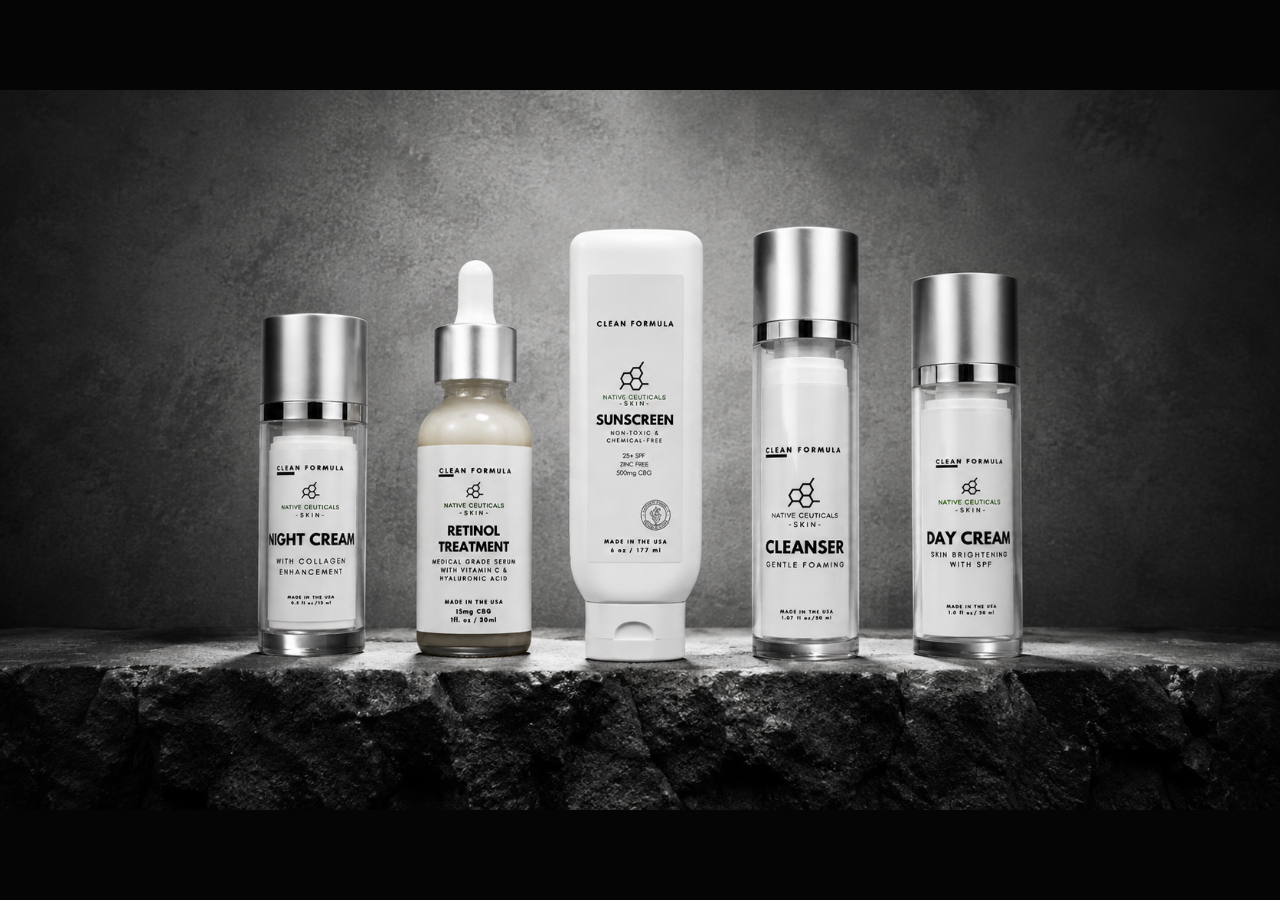
==== index.html @ 290ebd92 "Create static product showcase page Co-authored-by: Cursor <cursoragent@cursor.com>" ====
<!doctype html>
<html lang="en">
<head>
  <meta charset="utf-8">
  <meta name="viewport" content="width=device-width, initial-scale=1">
  <title>Native Ceuticals</title>
  <style>
    * {
      box-sizing: border-box;
    }

    html,
    body {
      margin: 0;
      min-height: 100%;
      background: #050505;
    }

    body {
      display: grid;
      min-height: 100vh;
      place-items: center;
      font-family: Arial, Helvetica, sans-serif;
    }

    .static-page {
      width: 100%;
      min-height: 100vh;
      display: grid;
      place-items: center;
      overflow: hidden;
      background: #050505;
    }

    .product-stage {
      position: relative;
      width: min(100vw, 177.78vh);
      aspect-ratio: 16 / 9;
      isolation: isolate;
    }

    .product-stage::after {
      content: "";
      position: absolute;
      inset: 0;
      background: rgba(0, 0, 0, 0);
      pointer-events: none;
      transition: background 220ms ease;
      z-index: 1;
    }

    .product-stage:has(.product-hotspot:hover)::after,
    .product-stage:has(.product-hotspot:focus-visible)::after {
      background: rgba(0, 0, 0, 0.18);
    }

    .static-page img {
      display: block;
      width: 100%;
      height: 100%;
      object-fit: contain;
      position: relative;
      z-index: 0;
    }

    .product-hotspot {
      position: absolute;
      top: var(--top);
      left: var(--left);
      width: var(--width);
      height: var(--height);
      padding: 0;
      border: 0;
      border-radius: 999px 999px 24px 24px;
      background: rgba(255, 255, 255, 0);
      cursor: pointer;
      font: inherit;
      outline: 0;
      transform: translateY(0);
      transition: background 220ms ease, box-shadow 220ms ease, transform 220ms ease;
      z-index: 2;
    }

    .product-hotspot::before {
      content: "";
      position: absolute;
      inset: -3%;
      border: 1px solid rgba(255, 255, 255, 0);
      border-radius: inherit;
      box-shadow: inset 0 0 0 999px rgba(255, 255, 255, 0);
      transition: border-color 220ms ease, box-shadow 220ms ease;
    }

    .product-hotspot:hover,
    .product-hotspot:focus-visible {
      background: rgba(255, 255, 255, 0.05);
      box-shadow: 0 26px 42px rgba(0, 0, 0, 0.42);
      transform: translateY(-3%);
      z-index: 3;
    }

    .product-hotspot:hover::before,
    .product-hotspot:focus-visible::before {
      border-color: rgba(255, 255, 255, 0.46);
      box-shadow:
        inset 0 0 0 999px rgba(255, 255, 255, 0.07),
        0 0 26px rgba(255, 255, 255, 0.2);
    }

    .product-card {
      position: absolute;
      top: var(--card-top);
      left: var(--card-left);
      width: clamp(9.25rem, 14vw, 12.25rem);
      padding: clamp(0.65rem, 1vw, 0.85rem);
      border: 1px solid rgba(255, 255, 255, 0.24);
      border-radius: 14px;
      color: #f7f7f2;
      text-align: left;
      background: linear-gradient(145deg, rgba(18, 18, 18, 0.92), rgba(4, 4, 4, 0.82));
      box-shadow: 0 18px 36px rgba(0, 0, 0, 0.5);
      opacity: 0;
      pointer-events: none;
      transform: translate(var(--card-enter-x, 0.65rem), -50%) scale(0.96);
      transition: opacity 220ms ease, transform 220ms ease;
      backdrop-filter: blur(10px);
      z-index: 4;
    }

    .product-hotspot:hover + .product-card,
    .product-hotspot:focus-visible + .product-card {
      opacity: 1;
      transform: translate(0, -50%) scale(1);
    }

    .product-card strong {
      display: block;
      margin-bottom: 0.32rem;
      font-size: clamp(0.72rem, 1.05vw, 0.88rem);
      letter-spacing: 0.08em;
      text-transform: uppercase;
    }

    .product-card span {
      display: block;
      font-size: clamp(0.66rem, 0.88vw, 0.78rem);
      line-height: 1.42;
      color: rgba(247, 247, 242, 0.82);
    }

    .info-night {
      --card-top: 45%;
      --card-left: 4.5%;
      --card-enter-x: -0.65rem;
    }

    .info-retinol {
      --card-top: 33%;
      --card-left: 35.5%;
    }

    .info-sunscreen {
      --card-top: 37%;
      --card-left: 55.5%;
    }

    .info-cleanser {
      --card-top: 47%;
      --card-left: 70%;
    }

    .info-day {
      --card-top: 45%;
      --card-enter-x: 0.65rem;
      left: auto;
      right: 4.5%;
    }

    .night {
      --top: 31.7%;
      --left: 20.3%;
      --width: 8.9%;
      --height: 46.4%;
    }

    .retinol {
      --top: 23.9%;
      --left: 32.9%;
      --width: 8.3%;
      --height: 54.7%;
    }

    .sunscreen {
      --top: 19.7%;
      --left: 44.7%;
      --width: 10%;
      --height: 59.1%;
    }

    .cleanser {
      --top: 19.9%;
      --left: 59.4%;
      --width: 8.9%;
      --height: 58.8%;
    }

    .day {
      --top: 25.8%;
      --left: 71.9%;
      --width: 8.7%;
      --height: 52.4%;
    }

    @media (max-width: 760px) {
      .product-card {
        top: 10%;
        left: 50%;
        right: auto;
        width: min(68vw, 15rem);
        transform: translate(-50%, -0.35rem) scale(0.96);
      }

      .product-hotspot:hover + .product-card,
      .product-hotspot:focus-visible + .product-card {
        transform: translate(-50%, 0) scale(1);
      }
    }

    @media (prefers-reduced-motion: reduce) {
      .product-stage::after,
      .product-hotspot,
      .product-hotspot::before,
      .product-card {
        transition: none;
      }
    }
  </style>
</head>
<body>
  <main class="static-page" aria-label="Native Ceuticals product lineup">
    <div class="product-stage">
      <img src="assets/second-section.png" alt="Native Ceuticals skincare product lineup">

      <button class="product-hotspot night" type="button" aria-label="Night Cream product information"></button>
      <span class="product-card info-night">
        <strong>Night Cream</strong>
        <span>A collagen-enhancing night moisturizer made to support skin renewal while you sleep.</span>
      </span>

      <button class="product-hotspot retinol" type="button" aria-label="Retinol Treatment product information"></button>
      <span class="product-card info-retinol">
        <strong>Retinol Treatment</strong>
        <span>A serum with retinol, peptides, and hyaluronic acid for smoother, refreshed-looking skin.</span>
      </span>

      <button class="product-hotspot sunscreen" type="button" aria-label="Sunscreen product information"></button>
      <span class="product-card info-sunscreen">
        <strong>Sunscreen</strong>
        <span>A mineral SPF cream that helps protect skin from daily UV exposure with a clean, lightweight finish.</span>
      </span>

      <button class="product-hotspot cleanser" type="button" aria-label="Cleanser product information"></button>
      <span class="product-card info-cleanser">
        <strong>Cleanser</strong>
        <span>A gentle foaming cleanser that lifts away buildup while keeping the skin barrier comfortable.</span>
      </span>

      <button class="product-hotspot day" type="button" aria-label="Day Cream product information"></button>
      <span class="product-card info-day">
        <strong>Day Cream</strong>
        <span>A brightening daily moisturizer with SPF to hydrate, protect, and prep skin for the day.</span>
      </span>
    </div>
  </main>
</body>
</html>
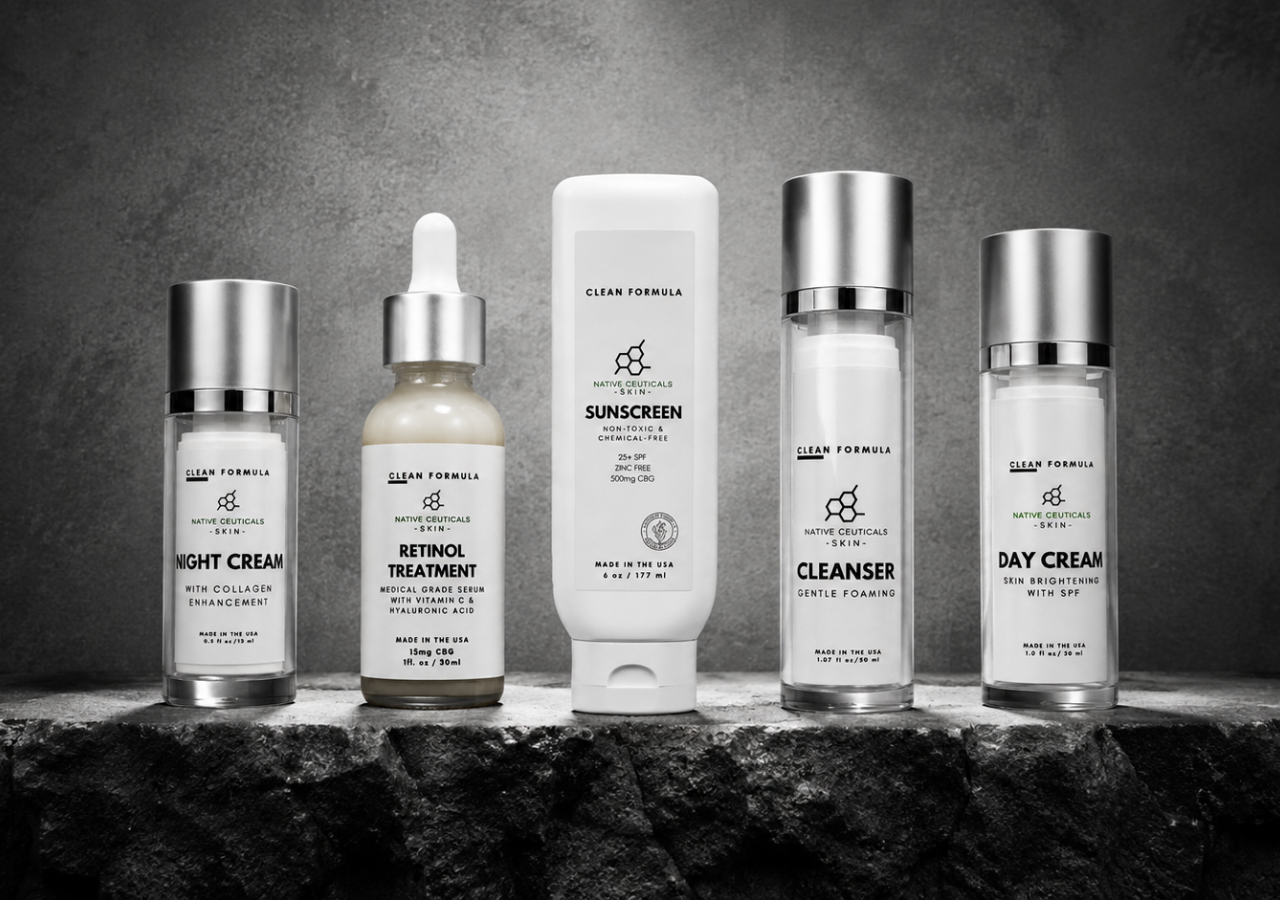
==== commit b548043e: "Refactor CSS for product showcase page and remove unused assets - Updated CSS styles for layout and " ====
--- a/index.html
+++ b/index.html
@@ -14,223 +14,315 @@
       margin: 0;
       min-height: 100%;
       background: #050505;
+      overflow-x: hidden;
     }
 
     body {
-      display: grid;
       min-height: 100vh;
-      place-items: center;
+      min-height: 100svh;
       font-family: Arial, Helvetica, sans-serif;
     }
 
     .static-page {
       width: 100%;
       min-height: 100vh;
+      min-height: 100svh;
       display: grid;
       place-items: center;
-      overflow: hidden;
       background: #050505;
     }
 
     .product-stage {
       position: relative;
-      width: min(100vw, 177.78vh);
-      aspect-ratio: 16 / 9;
+      width: 100vw;
+      height: 100vh;
+      height: 100svh;
+      min-height: 100vh;
+      min-height: 100svh;
       isolation: isolate;
-    }
-
-    .product-stage::after {
-      content: "";
+      overflow: hidden;
+    }
+
+    /* Authoritative photographed hero — matches the supplied reference exactly */
+    .hero-photo {
+      display: block;
+      width: 100%;
+      height: 100%;
+      object-fit: cover;
+      object-position: center center;
+      position: relative;
+      z-index: 0;
+    }
+
+    .stage-vignette {
       position: absolute;
       inset: 0;
       background: rgba(0, 0, 0, 0);
       pointer-events: none;
-      transition: background 220ms ease;
-      z-index: 1;
-    }
-
-    .product-stage:has(.product-hotspot:hover)::after,
-    .product-stage:has(.product-hotspot:focus-visible)::after {
-      background: rgba(0, 0, 0, 0.18);
-    }
-
-    .static-page img {
-      display: block;
-      width: 100%;
-      height: 100%;
-      object-fit: contain;
-      position: relative;
-      z-index: 0;
-    }
-
-    .product-hotspot {
+      transition: background 360ms ease;
+      z-index: 4;
+    }
+
+    .product-stage:has(.product.is-active) .stage-vignette {
+      background: rgba(0, 0, 0, 0.2);
+    }
+
+    .product {
       position: absolute;
-      top: var(--top);
+      bottom: var(--bottom);
       left: var(--left);
       width: var(--width);
-      height: var(--height);
+      transform: translateX(-50%);
+      z-index: 2;
+    }
+
+    .product-trigger {
+      display: block;
+      width: 100%;
       padding: 0;
       border: 0;
-      border-radius: 999px 999px 24px 24px;
-      background: rgba(255, 255, 255, 0);
+      background: transparent;
       cursor: pointer;
       font: inherit;
       outline: 0;
-      transform: translateY(0);
-      transition: background 220ms ease, box-shadow 220ms ease, transform 220ms ease;
-      z-index: 2;
-    }
-
-    .product-hotspot::before {
-      content: "";
+      position: relative;
+    }
+
+    .product-hit {
       position: absolute;
-      inset: -3%;
-      border: 1px solid rgba(255, 255, 255, 0);
-      border-radius: inherit;
-      box-shadow: inset 0 0 0 999px rgba(255, 255, 255, 0);
-      transition: border-color 220ms ease, box-shadow 220ms ease;
-    }
-
-    .product-hotspot:hover,
-    .product-hotspot:focus-visible {
-      background: rgba(255, 255, 255, 0.05);
-      box-shadow: 0 26px 42px rgba(0, 0, 0, 0.42);
-      transform: translateY(-3%);
-      z-index: 3;
-    }
-
-    .product-hotspot:hover::before,
-    .product-hotspot:focus-visible::before {
-      border-color: rgba(255, 255, 255, 0.46);
-      box-shadow:
-        inset 0 0 0 999px rgba(255, 255, 255, 0.07),
-        0 0 26px rgba(255, 255, 255, 0.2);
+      inset: -4% -6%;
+      border-radius: 999px 999px 18px 18px;
+    }
+
+    .product-trigger:focus-visible .product-hit {
+      outline: 1px solid rgba(255, 255, 255, 0.45);
+      outline-offset: 4px;
+    }
+
+    /* Subject PNG — hidden at rest so the hero photograph reads as one shot */
+    .product-lift {
+      display: block;
+      width: 100%;
+      height: auto;
+      transform-origin: bottom center;
+      opacity: 0;
+      transform: translateY(0) scale(1);
+      transition:
+        opacity 280ms ease,
+        transform 520ms cubic-bezier(0.22, 1, 0.36, 1),
+        filter 520ms ease;
+      pointer-events: none;
+      will-change: transform, opacity;
+    }
+
+    .product.is-active {
+      z-index: 5;
+    }
+
+    .product.is-active .product-lift {
+      opacity: 1;
+      transform: translateY(calc(var(--hover-lift, -5%) + var(--lift-base-y, 0px) + var(--nudge-y, 0px))) scale(var(--hover-scale, 1.045));
+      filter: drop-shadow(0 22px 28px rgba(0, 0, 0, 0.55));
+    }
+
+    .product-stage:has(.product.is-active) .product:not(.is-active) .product-lift {
+      opacity: 0;
     }
 
     .product-card {
       position: absolute;
       top: var(--card-top);
-      left: var(--card-left);
-      width: clamp(9.25rem, 14vw, 12.25rem);
-      padding: clamp(0.65rem, 1vw, 0.85rem);
-      border: 1px solid rgba(255, 255, 255, 0.24);
-      border-radius: 14px;
-      color: #f7f7f2;
+      left: var(--card-left, auto);
+      right: var(--card-right, auto);
+      width: clamp(9rem, 13vw, 11.75rem);
+      padding: clamp(0.7rem, 1vw, 0.9rem);
+      border: 1px solid rgba(218, 224, 226, 0.22);
+      border-radius: 12px;
+      color: #eef1ef;
       text-align: left;
-      background: linear-gradient(145deg, rgba(18, 18, 18, 0.92), rgba(4, 4, 4, 0.82));
-      box-shadow: 0 18px 36px rgba(0, 0, 0, 0.5);
+      background:
+        linear-gradient(145deg, rgba(48, 52, 54, 0.78), rgba(8, 9, 10, 0.82)),
+        radial-gradient(ellipse at 24% 0%, rgba(255, 255, 255, 0.12), transparent 62%);
+      box-shadow:
+        0 18px 38px rgba(0, 0, 0, 0.48),
+        inset 0 1px 0 rgba(255, 255, 255, 0.13);
       opacity: 0;
       pointer-events: none;
-      transform: translate(var(--card-enter-x, 0.65rem), -50%) scale(0.96);
-      transition: opacity 220ms ease, transform 220ms ease;
-      backdrop-filter: blur(10px);
-      z-index: 4;
-    }
-
-    .product-hotspot:hover + .product-card,
-    .product-hotspot:focus-visible + .product-card {
+      transform: translate(var(--card-enter-x, 0.65rem), -50%) scale(0.94);
+      transition: opacity 280ms ease, transform 280ms cubic-bezier(0.22, 1, 0.36, 1);
+      backdrop-filter: blur(12px) saturate(0.82);
+      z-index: 6;
+    }
+
+    .product-card::before {
+      content: "";
+      display: block;
+      width: 1.75rem;
+      height: 1px;
+      margin-bottom: 0.5rem;
+      background: linear-gradient(90deg, rgba(235, 240, 240, 0.85), transparent);
+    }
+
+    .product.is-active .product-card {
       opacity: 1;
       transform: translate(0, -50%) scale(1);
     }
 
     .product-card strong {
       display: block;
-      margin-bottom: 0.32rem;
-      font-size: clamp(0.72rem, 1.05vw, 0.88rem);
-      letter-spacing: 0.08em;
+      margin-bottom: 0.35rem;
+      font-size: clamp(0.68rem, 0.92vw, 0.8rem);
+      letter-spacing: 0.14em;
+      line-height: 1;
       text-transform: uppercase;
+      color: rgba(250, 252, 250, 0.96);
+      text-shadow: 0 1px 12px rgba(255, 255, 255, 0.12);
     }
 
     .product-card span {
       display: block;
-      font-size: clamp(0.66rem, 0.88vw, 0.78rem);
-      line-height: 1.42;
-      color: rgba(247, 247, 242, 0.82);
-    }
-
-    .info-night {
-      --card-top: 45%;
+      font-size: clamp(0.63rem, 0.78vw, 0.72rem);
+      line-height: 1.55;
+      letter-spacing: 0.015em;
+      color: rgba(221, 226, 226, 0.82);
+    }
+
+    /* Positions calibrated to second-section.png product placement */
+    .night {
+      --bottom: 13.8%;
+      --left: 24.6%;
+      --width: 11.4%;
+      --card-top: 42%;
       --card-left: 4.5%;
       --card-enter-x: -0.65rem;
     }
 
-    .info-retinol {
-      --card-top: 33%;
-      --card-left: 35.5%;
-    }
-
-    .info-sunscreen {
-      --card-top: 37%;
-      --card-left: 55.5%;
-    }
-
-    .info-cleanser {
-      --card-top: 47%;
-      --card-left: 70%;
-    }
-
-    .info-day {
-      --card-top: 45%;
+    .retinol {
+      --bottom: 13.8%;
+      --left: 37.1%;
+      --width: 10.4%;
+      --card-top: 30%;
+      --card-left: 33%;
+    }
+
+    .sunscreen {
+      --bottom: 13.8%;
+      --left: 50%;
+      --width: 13.8%;
+      --hover-lift: 0%;
+      --hover-scale: 0.93;
+      --card-top: 28%;
+      --card-left: 52%;
+    }
+
+    .product.cleanser {
+      --bottom: 13.8%;
+      --left: 63.6%;
+      --width: 11%;
+      --hover-lift: 0%;
+      --hover-scale: 0.91;
+      --card-top: 44%;
+      --card-left: 68%;
+      transition:
+        top 520ms cubic-bezier(0.22, 1, 0.36, 1),
+        bottom 520ms cubic-bezier(0.22, 1, 0.36, 1),
+        transform 520ms cubic-bezier(0.22, 1, 0.36, 1);
+    }
+
+    .product.cleanser.is-active {
+      bottom: auto;
+      top: 50%;
+      transform: translate(-50%, -50%);
+    }
+
+    .product.cleanser.is-active .product-lift {
+      transform-origin: center center;
+      transform: translateY(var(--nudge-y, 0px)) scale(var(--hover-scale, 0.91));
+    }
+
+    .day {
+      --bottom: 13.8%;
+      --left: 76.4%;
+      --width: 11%;
+      --card-top: 42%;
+      --card-right: 4.5%;
       --card-enter-x: 0.65rem;
-      left: auto;
-      right: 4.5%;
-    }
-
-    .night {
-      --top: 31.7%;
-      --left: 20.3%;
-      --width: 8.9%;
-      --height: 46.4%;
-    }
-
-    .retinol {
-      --top: 23.9%;
-      --left: 32.9%;
-      --width: 8.3%;
-      --height: 54.7%;
-    }
-
-    .sunscreen {
-      --top: 19.7%;
-      --left: 44.7%;
-      --width: 10%;
-      --height: 59.1%;
-    }
-
-    .cleanser {
-      --top: 19.9%;
-      --left: 59.4%;
-      --width: 8.9%;
-      --height: 58.8%;
-    }
-
-    .day {
-      --top: 25.8%;
-      --left: 71.9%;
-      --width: 8.7%;
-      --height: 52.4%;
     }
 
     @media (max-width: 760px) {
       .product-card {
-        top: 10%;
+        top: 8%;
         left: 50%;
         right: auto;
         width: min(68vw, 15rem);
-        transform: translate(-50%, -0.35rem) scale(0.96);
-      }
-
-      .product-hotspot:hover + .product-card,
-      .product-hotspot:focus-visible + .product-card {
+        transform: translate(-50%, -0.35rem) scale(0.94);
+      }
+
+      .product.is-active .product-card {
         transform: translate(-50%, 0) scale(1);
       }
     }
 
+    @media (max-width: 900px), (orientation: portrait) {
+      .static-page {
+        align-content: center;
+        overflow: hidden;
+      }
+
+      .product-stage {
+        width: 100vw;
+        height: auto;
+        min-height: 0;
+        aspect-ratio: 1672 / 941;
+      }
+
+      .hero-photo {
+        object-fit: cover;
+      }
+
+      .product-card {
+        width: min(46vw, 10.5rem);
+        padding: clamp(0.55rem, 1.8vw, 0.75rem);
+      }
+
+      .product-card strong {
+        font-size: clamp(0.58rem, 1.9vw, 0.72rem);
+      }
+
+      .product-card span {
+        font-size: clamp(0.55rem, 1.7vw, 0.68rem);
+        line-height: 1.42;
+      }
+    }
+
+    @media (max-width: 520px) {
+      .product-card {
+        top: 4%;
+        width: min(72vw, 12rem);
+      }
+
+      .night,
+      .retinol,
+      .sunscreen,
+      .product.cleanser,
+      .day {
+        --hover-scale: 1;
+        --hover-lift: -2%;
+      }
+
+      .sunscreen {
+        --hover-scale: 0.9;
+      }
+
+      .product.cleanser {
+        --hover-scale: 0.88;
+      }
+    }
+
     @media (prefers-reduced-motion: reduce) {
-      .product-stage::after,
-      .product-hotspot,
-      .product-hotspot::before,
-      .product-card {
+      .product-lift,
+      .product-card,
+      .stage-vignette {
         transition: none;
       }
     }
@@ -238,39 +330,145 @@
 </head>
 <body>
   <main class="static-page" aria-label="Native Ceuticals product lineup">
-    <div class="product-stage">
-      <img src="assets/second-section.png" alt="Native Ceuticals skincare product lineup">
-
-      <button class="product-hotspot night" type="button" aria-label="Night Cream product information"></button>
-      <span class="product-card info-night">
-        <strong>Night Cream</strong>
-        <span>A collagen-enhancing night moisturizer made to support skin renewal while you sleep.</span>
-      </span>
-
-      <button class="product-hotspot retinol" type="button" aria-label="Retinol Treatment product information"></button>
-      <span class="product-card info-retinol">
-        <strong>Retinol Treatment</strong>
-        <span>A serum with retinol, peptides, and hyaluronic acid for smoother, refreshed-looking skin.</span>
-      </span>
-
-      <button class="product-hotspot sunscreen" type="button" aria-label="Sunscreen product information"></button>
-      <span class="product-card info-sunscreen">
-        <strong>Sunscreen</strong>
-        <span>A mineral SPF cream that helps protect skin from daily UV exposure with a clean, lightweight finish.</span>
-      </span>
-
-      <button class="product-hotspot cleanser" type="button" aria-label="Cleanser product information"></button>
-      <span class="product-card info-cleanser">
-        <strong>Cleanser</strong>
-        <span>A gentle foaming cleanser that lifts away buildup while keeping the skin barrier comfortable.</span>
-      </span>
-
-      <button class="product-hotspot day" type="button" aria-label="Day Cream product information"></button>
-      <span class="product-card info-day">
-        <strong>Day Cream</strong>
-        <span>A brightening daily moisturizer with SPF to hydrate, protect, and prep skin for the day.</span>
-      </span>
+    <div class="product-stage" id="product-stage">
+      <img
+        class="hero-photo"
+        src="assets/second-section.png"
+        alt="Native Ceuticals skincare product lineup photographed on stone"
+      >
+
+      <article class="product night">
+        <button class="product-trigger" type="button" aria-label="Night Cream product information">
+          <span class="product-hit" aria-hidden="true"></span>
+          <img class="product-lift" src="assets/subjects/night.png" alt="">
+        </button>
+        <aside class="product-card">
+          <strong>Night Cream</strong>
+          <span>A collagen-enhancing night moisturizer made to support skin renewal while you sleep.</span>
+        </aside>
+      </article>
+
+      <article class="product retinol">
+        <button class="product-trigger" type="button" aria-label="Retinol Treatment product information">
+          <span class="product-hit" aria-hidden="true"></span>
+          <img class="product-lift" src="assets/subjects/serum%20retinol.png" alt="">
+        </button>
+        <aside class="product-card">
+          <strong>Retinol Treatment</strong>
+          <span>A serum with retinol, peptides, and hyaluronic acid for smoother, refreshed-looking skin.</span>
+        </aside>
+      </article>
+
+      <article class="product sunscreen">
+        <button class="product-trigger" type="button" aria-label="Sunscreen product information">
+          <span class="product-hit" aria-hidden="true"></span>
+          <img class="product-lift" src="assets/subjects/sunscreen.png" alt="">
+        </button>
+        <aside class="product-card">
+          <strong>Sunscreen</strong>
+          <span>A mineral SPF cream that helps protect skin from daily UV exposure with a clean, lightweight finish.</span>
+        </aside>
+      </article>
+
+      <article class="product cleanser">
+        <button class="product-trigger" type="button" aria-label="Cleanser product information">
+          <span class="product-hit" aria-hidden="true"></span>
+          <img class="product-lift" src="assets/subjects/cleanser.png" alt="">
+        </button>
+        <aside class="product-card">
+          <strong>Cleanser</strong>
+          <span>A gentle foaming cleanser that lifts away buildup while keeping the skin barrier comfortable.</span>
+        </aside>
+      </article>
+
+      <article class="product day">
+        <button class="product-trigger" type="button" aria-label="Day Cream product information">
+          <span class="product-hit" aria-hidden="true"></span>
+          <img class="product-lift" src="assets/subjects/day.png" alt="">
+        </button>
+        <aside class="product-card">
+          <strong>Day Cream</strong>
+          <span>A brightening daily moisturizer with SPF to hydrate, protect, and prep skin for the day.</span>
+        </aside>
+      </article>
+
+      <div class="stage-vignette" aria-hidden="true"></div>
     </div>
   </main>
+
+  <script>
+    (function () {
+      const stage = document.getElementById("product-stage");
+      const products = Array.from(document.querySelectorAll(".product"));
+
+      function resetProductAdjustments(product) {
+        product.style.removeProperty("--nudge-y");
+        product.style.removeProperty("--hover-scale");
+      }
+
+      function keepInViewport(product) {
+        const lift = product.querySelector(".product-lift");
+        if (!lift) {
+          return;
+        }
+
+        resetProductAdjustments(product);
+
+        requestAnimationFrame(() => {
+          requestAnimationFrame(() => {
+            const stageRect = stage.getBoundingClientRect();
+            const padding = 16;
+            let nudgeY = 0;
+            let liftRect = lift.getBoundingClientRect();
+
+            const bottomOverflow = liftRect.bottom - (stageRect.bottom - padding);
+            if (bottomOverflow > 0) {
+              nudgeY -= bottomOverflow;
+            }
+
+            product.style.setProperty("--nudge-y", nudgeY + "px");
+            liftRect = lift.getBoundingClientRect();
+
+            const topOverflow = stageRect.top + padding - liftRect.top;
+            const isTall = product.classList.contains("cleanser") || product.classList.contains("sunscreen");
+
+            if (topOverflow > 0 && isTall) {
+              const baseScale = parseFloat(getComputedStyle(product).getPropertyValue("--hover-scale")) || 0.91;
+              const scaleFix = Math.max(0.8, baseScale - (topOverflow / liftRect.height) * 0.65);
+              product.style.setProperty("--hover-scale", scaleFix.toFixed(3));
+            } else if (topOverflow > 0) {
+              nudgeY += topOverflow;
+              product.style.setProperty("--nudge-y", nudgeY + "px");
+            }
+          });
+        });
+      }
+
+      products.forEach((product) => {
+        const trigger = product.querySelector(".product-trigger");
+
+        const activate = () => {
+          products.forEach((item) => {
+            item.classList.remove("is-active");
+            resetProductAdjustments(item);
+          });
+          product.classList.add("is-active");
+          if (!product.classList.contains("cleanser")) {
+            keepInViewport(product);
+          }
+        };
+
+        const deactivate = () => {
+          product.classList.remove("is-active");
+          resetProductAdjustments(product);
+        };
+
+        trigger.addEventListener("mouseenter", activate);
+        trigger.addEventListener("focus", activate);
+        trigger.addEventListener("mouseleave", deactivate);
+        trigger.addEventListener("blur", deactivate);
+      });
+    })();
+  </script>
 </body>
 </html>
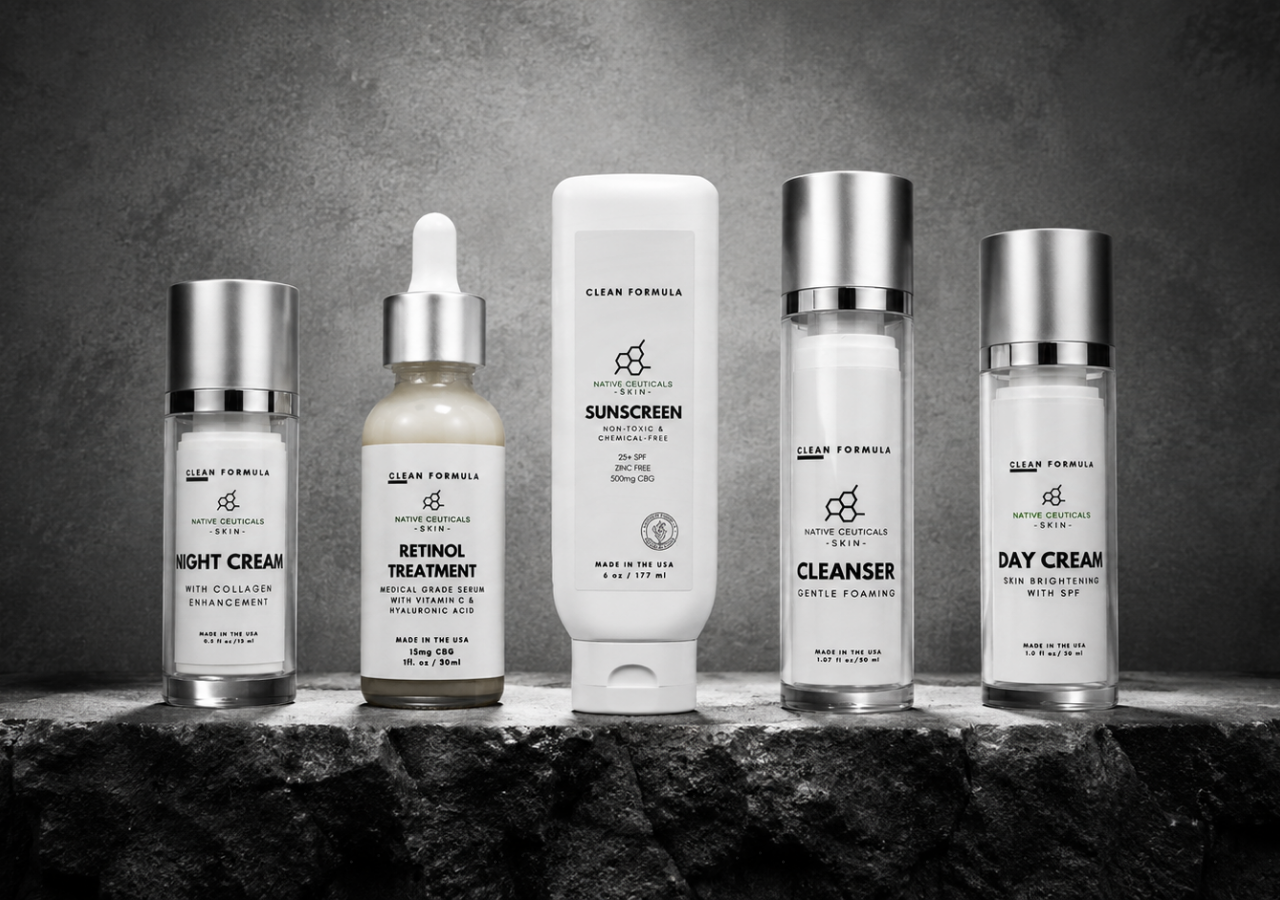
==== commit 3cf9f66a: "Refactor index.html by removing extensive inline CSS styles - Eliminated a large block of CSS styles" ====
--- a/index.html
+++ b/index.html
@@ -4,329 +4,7 @@
   <meta charset="utf-8">
   <meta name="viewport" content="width=device-width, initial-scale=1">
   <title>Native Ceuticals</title>
-  <style>
-    * {
-      box-sizing: border-box;
-    }
-
-    html,
-    body {
-      margin: 0;
-      min-height: 100%;
-      background: #050505;
-      overflow-x: hidden;
-    }
-
-    body {
-      min-height: 100vh;
-      min-height: 100svh;
-      font-family: Arial, Helvetica, sans-serif;
-    }
-
-    .static-page {
-      width: 100%;
-      min-height: 100vh;
-      min-height: 100svh;
-      display: grid;
-      place-items: center;
-      background: #050505;
-    }
-
-    .product-stage {
-      position: relative;
-      width: 100vw;
-      height: 100vh;
-      height: 100svh;
-      min-height: 100vh;
-      min-height: 100svh;
-      isolation: isolate;
-      overflow: hidden;
-    }
-
-    /* Authoritative photographed hero — matches the supplied reference exactly */
-    .hero-photo {
-      display: block;
-      width: 100%;
-      height: 100%;
-      object-fit: cover;
-      object-position: center center;
-      position: relative;
-      z-index: 0;
-    }
-
-    .stage-vignette {
-      position: absolute;
-      inset: 0;
-      background: rgba(0, 0, 0, 0);
-      pointer-events: none;
-      transition: background 360ms ease;
-      z-index: 4;
-    }
-
-    .product-stage:has(.product.is-active) .stage-vignette {
-      background: rgba(0, 0, 0, 0.2);
-    }
-
-    .product {
-      position: absolute;
-      bottom: var(--bottom);
-      left: var(--left);
-      width: var(--width);
-      transform: translateX(-50%);
-      z-index: 2;
-    }
-
-    .product-trigger {
-      display: block;
-      width: 100%;
-      padding: 0;
-      border: 0;
-      background: transparent;
-      cursor: pointer;
-      font: inherit;
-      outline: 0;
-      position: relative;
-    }
-
-    .product-hit {
-      position: absolute;
-      inset: -4% -6%;
-      border-radius: 999px 999px 18px 18px;
-    }
-
-    .product-trigger:focus-visible .product-hit {
-      outline: 1px solid rgba(255, 255, 255, 0.45);
-      outline-offset: 4px;
-    }
-
-    /* Subject PNG — hidden at rest so the hero photograph reads as one shot */
-    .product-lift {
-      display: block;
-      width: 100%;
-      height: auto;
-      transform-origin: bottom center;
-      opacity: 0;
-      transform: translateY(0) scale(1);
-      transition:
-        opacity 280ms ease,
-        transform 520ms cubic-bezier(0.22, 1, 0.36, 1),
-        filter 520ms ease;
-      pointer-events: none;
-      will-change: transform, opacity;
-    }
-
-    .product.is-active {
-      z-index: 5;
-    }
-
-    .product.is-active .product-lift {
-      opacity: 1;
-      transform: translateY(calc(var(--hover-lift, -5%) + var(--lift-base-y, 0px) + var(--nudge-y, 0px))) scale(var(--hover-scale, 1.045));
-      filter: drop-shadow(0 22px 28px rgba(0, 0, 0, 0.55));
-    }
-
-    .product-stage:has(.product.is-active) .product:not(.is-active) .product-lift {
-      opacity: 0;
-    }
-
-    .product-card {
-      position: absolute;
-      top: var(--card-top);
-      left: var(--card-left, auto);
-      right: var(--card-right, auto);
-      width: clamp(9rem, 13vw, 11.75rem);
-      padding: clamp(0.7rem, 1vw, 0.9rem);
-      border: 1px solid rgba(218, 224, 226, 0.22);
-      border-radius: 12px;
-      color: #eef1ef;
-      text-align: left;
-      background:
-        linear-gradient(145deg, rgba(48, 52, 54, 0.78), rgba(8, 9, 10, 0.82)),
-        radial-gradient(ellipse at 24% 0%, rgba(255, 255, 255, 0.12), transparent 62%);
-      box-shadow:
-        0 18px 38px rgba(0, 0, 0, 0.48),
-        inset 0 1px 0 rgba(255, 255, 255, 0.13);
-      opacity: 0;
-      pointer-events: none;
-      transform: translate(var(--card-enter-x, 0.65rem), -50%) scale(0.94);
-      transition: opacity 280ms ease, transform 280ms cubic-bezier(0.22, 1, 0.36, 1);
-      backdrop-filter: blur(12px) saturate(0.82);
-      z-index: 6;
-    }
-
-    .product-card::before {
-      content: "";
-      display: block;
-      width: 1.75rem;
-      height: 1px;
-      margin-bottom: 0.5rem;
-      background: linear-gradient(90deg, rgba(235, 240, 240, 0.85), transparent);
-    }
-
-    .product.is-active .product-card {
-      opacity: 1;
-      transform: translate(0, -50%) scale(1);
-    }
-
-    .product-card strong {
-      display: block;
-      margin-bottom: 0.35rem;
-      font-size: clamp(0.68rem, 0.92vw, 0.8rem);
-      letter-spacing: 0.14em;
-      line-height: 1;
-      text-transform: uppercase;
-      color: rgba(250, 252, 250, 0.96);
-      text-shadow: 0 1px 12px rgba(255, 255, 255, 0.12);
-    }
-
-    .product-card span {
-      display: block;
-      font-size: clamp(0.63rem, 0.78vw, 0.72rem);
-      line-height: 1.55;
-      letter-spacing: 0.015em;
-      color: rgba(221, 226, 226, 0.82);
-    }
-
-    /* Positions calibrated to second-section.png product placement */
-    .night {
-      --bottom: 13.8%;
-      --left: 24.6%;
-      --width: 11.4%;
-      --card-top: 42%;
-      --card-left: 4.5%;
-      --card-enter-x: -0.65rem;
-    }
-
-    .retinol {
-      --bottom: 13.8%;
-      --left: 37.1%;
-      --width: 10.4%;
-      --card-top: 30%;
-      --card-left: 33%;
-    }
-
-    .sunscreen {
-      --bottom: 13.8%;
-      --left: 50%;
-      --width: 13.8%;
-      --hover-lift: 0%;
-      --hover-scale: 0.93;
-      --card-top: 28%;
-      --card-left: 52%;
-    }
-
-    .product.cleanser {
-      --bottom: 13.8%;
-      --left: 63.6%;
-      --width: 11%;
-      --hover-lift: 0%;
-      --hover-scale: 0.91;
-      --card-top: 44%;
-      --card-left: 68%;
-      transition:
-        top 520ms cubic-bezier(0.22, 1, 0.36, 1),
-        bottom 520ms cubic-bezier(0.22, 1, 0.36, 1),
-        transform 520ms cubic-bezier(0.22, 1, 0.36, 1);
-    }
-
-    .product.cleanser.is-active {
-      bottom: auto;
-      top: 50%;
-      transform: translate(-50%, -50%);
-    }
-
-    .product.cleanser.is-active .product-lift {
-      transform-origin: center center;
-      transform: translateY(var(--nudge-y, 0px)) scale(var(--hover-scale, 0.91));
-    }
-
-    .day {
-      --bottom: 13.8%;
-      --left: 76.4%;
-      --width: 11%;
-      --card-top: 42%;
-      --card-right: 4.5%;
-      --card-enter-x: 0.65rem;
-    }
-
-    @media (max-width: 760px) {
-      .product-card {
-        top: 8%;
-        left: 50%;
-        right: auto;
-        width: min(68vw, 15rem);
-        transform: translate(-50%, -0.35rem) scale(0.94);
-      }
-
-      .product.is-active .product-card {
-        transform: translate(-50%, 0) scale(1);
-      }
-    }
-
-    @media (max-width: 900px), (orientation: portrait) {
-      .static-page {
-        align-content: center;
-        overflow: hidden;
-      }
-
-      .product-stage {
-        width: 100vw;
-        height: auto;
-        min-height: 0;
-        aspect-ratio: 1672 / 941;
-      }
-
-      .hero-photo {
-        object-fit: cover;
-      }
-
-      .product-card {
-        width: min(46vw, 10.5rem);
-        padding: clamp(0.55rem, 1.8vw, 0.75rem);
-      }
-
-      .product-card strong {
-        font-size: clamp(0.58rem, 1.9vw, 0.72rem);
-      }
-
-      .product-card span {
-        font-size: clamp(0.55rem, 1.7vw, 0.68rem);
-        line-height: 1.42;
-      }
-    }
-
-    @media (max-width: 520px) {
-      .product-card {
-        top: 4%;
-        width: min(72vw, 12rem);
-      }
-
-      .night,
-      .retinol,
-      .sunscreen,
-      .product.cleanser,
-      .day {
-        --hover-scale: 1;
-        --hover-lift: -2%;
-      }
-
-      .sunscreen {
-        --hover-scale: 0.9;
-      }
-
-      .product.cleanser {
-        --hover-scale: 0.88;
-      }
-    }
-
-    @media (prefers-reduced-motion: reduce) {
-      .product-lift,
-      .product-card,
-      .stage-vignette {
-        transition: none;
-      }
-    }
-  </style>
+  <link rel="stylesheet" href="style.css">
 </head>
 <body>
   <main class="static-page" aria-label="Native Ceuticals product lineup">
@@ -336,6 +14,24 @@
         src="assets/second-section.png"
         alt="Native Ceuticals skincare product lineup photographed on stone"
       >
+      <div class="particle-field" aria-hidden="true">
+        <span class="particle" style="--x: 8%; --y: 72%; --size: 2px; --dx: 1.6rem; --duration: 11s; --delay: -2s; --opacity: 0.34;"></span>
+        <span class="particle" style="--x: 15%; --y: 56%; --size: 1px; --dx: -1rem; --duration: 14s; --delay: -7s; --opacity: 0.28;"></span>
+        <span class="particle" style="--x: 22%; --y: 81%; --size: 2px; --dx: 1.1rem; --duration: 12s; --delay: -4s; --opacity: 0.3;"></span>
+        <span class="particle" style="--x: 30%; --y: 62%; --size: 1px; --dx: -1.4rem; --duration: 16s; --delay: -9s; --opacity: 0.26;"></span>
+        <span class="particle" style="--x: 37%; --y: 74%; --size: 2px; --dx: 0.8rem; --duration: 13s; --delay: -6s; --opacity: 0.32;"></span>
+        <span class="particle" style="--x: 43%; --y: 48%; --size: 1px; --dx: -0.9rem; --duration: 15s; --delay: -3s; --opacity: 0.24;"></span>
+        <span class="particle" style="--x: 49%; --y: 84%; --size: 2px; --dx: 1.4rem; --duration: 10s; --delay: -5s; --opacity: 0.32;"></span>
+        <span class="particle" style="--x: 56%; --y: 64%; --size: 1px; --dx: -1.2rem; --duration: 17s; --delay: -11s; --opacity: 0.24;"></span>
+        <span class="particle" style="--x: 62%; --y: 78%; --size: 2px; --dx: 0.9rem; --duration: 12s; --delay: -1s; --opacity: 0.3;"></span>
+        <span class="particle" style="--x: 68%; --y: 53%; --size: 1px; --dx: -1.5rem; --duration: 18s; --delay: -8s; --opacity: 0.24;"></span>
+        <span class="particle" style="--x: 75%; --y: 83%; --size: 2px; --dx: 1.2rem; --duration: 13s; --delay: -10s; --opacity: 0.3;"></span>
+        <span class="particle" style="--x: 84%; --y: 66%; --size: 1px; --dx: -0.8rem; --duration: 15s; --delay: -12s; --opacity: 0.26;"></span>
+        <span class="particle" style="--x: 91%; --y: 76%; --size: 2px; --dx: 1rem; --duration: 14s; --delay: -6s; --opacity: 0.28;"></span>
+        <span class="particle" style="--x: 18%; --y: 88%; --size: 3px; --dx: -1.8rem; --duration: 9s; --delay: -3s; --opacity: 0.48; --blur: 0.2px;"></span>
+        <span class="particle" style="--x: 52%; --y: 90%; --size: 3px; --dx: 1.7rem; --duration: 8s; --delay: -5s; --opacity: 0.5; --blur: 0.2px;"></span>
+        <span class="particle" style="--x: 73%; --y: 58%; --size: 3px; --dx: -1.3rem; --duration: 10s; --delay: -7s; --opacity: 0.42; --blur: 0.3px;"></span>
+      </div>
 
       <article class="product night">
         <button class="product-trigger" type="button" aria-label="Night Cream product information">
--- a/style.css
+++ b/style.css
@@ -0,0 +1,439 @@
+* {
+  box-sizing: border-box;
+}
+
+html,
+body {
+  margin: 0;
+  min-height: 100%;
+  background: #050505;
+  overflow-x: hidden;
+}
+
+body {
+  min-height: 100vh;
+  min-height: 100svh;
+  font-family: Arial, Helvetica, sans-serif;
+}
+
+.static-page {
+  width: 100%;
+  min-height: 100vh;
+  min-height: 100svh;
+  display: grid;
+  place-items: center;
+  background: #050505;
+}
+
+.product-stage {
+  position: relative;
+  width: 100vw;
+  height: 100vh;
+  height: 100svh;
+  min-height: 100vh;
+  min-height: 100svh;
+  isolation: isolate;
+  overflow: hidden;
+}
+
+/* Authoritative photographed hero - matches the supplied reference exactly */
+.hero-photo {
+  display: block;
+  width: 100%;
+  height: 100%;
+  object-fit: cover;
+  object-position: center center;
+  position: relative;
+  z-index: 0;
+}
+
+.particle-field {
+  position: absolute;
+  inset: 0;
+  pointer-events: none;
+  overflow: hidden;
+  z-index: 3;
+}
+
+.particle-field::before {
+  content: "";
+  position: absolute;
+  left: 0;
+  right: 0;
+  bottom: 0;
+  height: 24%;
+  background:
+    radial-gradient(circle at 12% 72%, rgba(220, 224, 224, 0.18) 0 1px, transparent 2px),
+    radial-gradient(circle at 28% 64%, rgba(170, 176, 176, 0.16) 0 1px, transparent 2px),
+    radial-gradient(circle at 44% 78%, rgba(235, 238, 236, 0.16) 0 1px, transparent 2px),
+    radial-gradient(circle at 63% 68%, rgba(160, 166, 168, 0.14) 0 1px, transparent 2px),
+    radial-gradient(circle at 82% 76%, rgba(225, 228, 226, 0.15) 0 1px, transparent 2px);
+  background-size: 9rem 4rem;
+  opacity: 0.58;
+  mix-blend-mode: normal;
+  animation: pavement-grit 18s linear infinite;
+}
+
+.particle-field::after {
+  content: "";
+  position: absolute;
+  inset: 12% -10% 20%;
+  background:
+    radial-gradient(ellipse at 18% 62%, rgba(210, 216, 216, 0.08), transparent 26%),
+    radial-gradient(ellipse at 54% 42%, rgba(230, 234, 232, 0.06), transparent 30%),
+    radial-gradient(ellipse at 86% 58%, rgba(190, 196, 198, 0.07), transparent 28%);
+  filter: blur(16px);
+  opacity: 0.62;
+  mix-blend-mode: screen;
+  animation: atmospheric-haze 24s ease-in-out infinite alternate;
+}
+
+.particle {
+  position: absolute;
+  left: var(--x);
+  top: var(--y);
+  width: max(var(--size), 2px);
+  height: max(var(--size), 2px);
+  border-radius: 50%;
+  background:
+    radial-gradient(circle, rgba(245, 248, 246, var(--alpha, 0.62)) 0 42%, rgba(72, 76, 78, 0.34) 58%, transparent 72%);
+  box-shadow:
+    0 0 calc(var(--size) * 3.8) rgba(230, 236, 236, 0.24),
+    0 0 1px rgba(0, 0, 0, 0.35);
+  filter: blur(var(--blur, 0.4px));
+  opacity: 0;
+  transform: translate3d(0, 0, 0);
+  animation: ash-drift var(--duration) ease-in-out infinite;
+  animation-delay: var(--delay);
+  mix-blend-mode: normal;
+}
+
+@keyframes pavement-grit {
+  from {
+    background-position: 0 0;
+  }
+
+  to {
+    background-position: 9rem -4rem;
+  }
+}
+
+@keyframes atmospheric-haze {
+  0% {
+    opacity: 0.28;
+    transform: translate3d(-2.5%, 1%, 0) scale(1);
+  }
+
+  50% {
+    opacity: 0.52;
+  }
+
+  100% {
+    opacity: 0.36;
+    transform: translate3d(2.5%, -2%, 0) scale(1.05);
+  }
+}
+
+@keyframes ash-drift {
+  0% {
+    opacity: 0;
+    transform: translate3d(0, 2.6rem, 0) scale(0.65);
+  }
+
+  18% {
+    opacity: var(--opacity, 0.45);
+    transform: translate3d(calc(var(--dx) * -0.28), 0.8rem, 0) scale(0.8);
+  }
+
+  46% {
+    opacity: calc(var(--opacity, 0.45) * 0.82);
+    transform: translate3d(calc(var(--dx) * 0.32), -2.2rem, 0) scale(0.95);
+  }
+
+  72% {
+    opacity: var(--opacity, 0.45);
+    transform: translate3d(calc(var(--dx) * -0.16), -4.8rem, 0) scale(1.06);
+  }
+
+  100% {
+    opacity: 0;
+    transform: translate3d(var(--dx), -8.8rem, 0) scale(1.16);
+  }
+}
+
+.stage-vignette {
+  position: absolute;
+  inset: 0;
+  background: rgba(0, 0, 0, 0);
+  pointer-events: none;
+  transition: background 360ms ease;
+  z-index: 4;
+}
+
+.product-stage:has(.product.is-active) .stage-vignette {
+  background: rgba(0, 0, 0, 0.2);
+}
+
+.product {
+  position: absolute;
+  bottom: var(--bottom);
+  left: var(--left);
+  width: var(--width);
+  transform: translateX(-50%);
+  z-index: 2;
+}
+
+.product-trigger {
+  display: block;
+  width: 100%;
+  padding: 0;
+  border: 0;
+  background: transparent;
+  cursor: pointer;
+  font: inherit;
+  outline: 0;
+  position: relative;
+}
+
+.product-hit {
+  position: absolute;
+  inset: -4% -6%;
+  border-radius: 999px 999px 18px 18px;
+}
+
+.product-trigger:focus-visible .product-hit {
+  outline: 1px solid rgba(255, 255, 255, 0.45);
+  outline-offset: 4px;
+}
+
+/* Subject PNG - hidden at rest so the hero photograph reads as one shot */
+.product-lift {
+  display: block;
+  width: 100%;
+  height: auto;
+  transform-origin: bottom center;
+  opacity: 0;
+  transform: translateY(0) scale(1);
+  transition:
+    opacity 280ms ease,
+    transform 520ms cubic-bezier(0.22, 1, 0.36, 1),
+    filter 520ms ease;
+  pointer-events: none;
+  will-change: transform, opacity;
+}
+
+.product.is-active {
+  z-index: 5;
+}
+
+.product.is-active .product-lift {
+  opacity: 1;
+  transform: translateY(calc(var(--hover-lift, -5%) + var(--lift-base-y, 0px) + var(--nudge-y, 0px))) scale(var(--hover-scale, 1.045));
+  filter: drop-shadow(0 22px 28px rgba(0, 0, 0, 0.55));
+}
+
+.product-stage:has(.product.is-active) .product:not(.is-active) .product-lift {
+  opacity: 0;
+}
+
+.product-card {
+  position: absolute;
+  top: var(--card-top);
+  left: var(--card-left, auto);
+  right: var(--card-right, auto);
+  width: clamp(9rem, 13vw, 11.75rem);
+  padding: clamp(0.7rem, 1vw, 0.9rem);
+  border: 1px solid rgba(218, 224, 226, 0.22);
+  border-radius: 12px;
+  color: #eef1ef;
+  text-align: left;
+  background:
+    linear-gradient(145deg, rgba(48, 52, 54, 0.78), rgba(8, 9, 10, 0.82)),
+    radial-gradient(ellipse at 24% 0%, rgba(255, 255, 255, 0.12), transparent 62%);
+  box-shadow:
+    0 18px 38px rgba(0, 0, 0, 0.48),
+    inset 0 1px 0 rgba(255, 255, 255, 0.13);
+  opacity: 0;
+  pointer-events: none;
+  transform: translate(var(--card-enter-x, 0.65rem), -50%) scale(0.94);
+  transition: opacity 280ms ease, transform 280ms cubic-bezier(0.22, 1, 0.36, 1);
+  backdrop-filter: blur(12px) saturate(0.82);
+  z-index: 6;
+}
+
+.product-card::before {
+  content: "";
+  display: block;
+  width: 1.75rem;
+  height: 1px;
+  margin-bottom: 0.5rem;
+  background: linear-gradient(90deg, rgba(235, 240, 240, 0.85), transparent);
+}
+
+.product.is-active .product-card {
+  opacity: 1;
+  transform: translate(0, -50%) scale(1);
+}
+
+.product-card strong {
+  display: block;
+  margin-bottom: 0.35rem;
+  font-size: clamp(0.68rem, 0.92vw, 0.8rem);
+  letter-spacing: 0.14em;
+  line-height: 1;
+  text-transform: uppercase;
+  color: rgba(250, 252, 250, 0.96);
+  text-shadow: 0 1px 12px rgba(255, 255, 255, 0.12);
+}
+
+.product-card span {
+  display: block;
+  font-size: clamp(0.63rem, 0.78vw, 0.72rem);
+  line-height: 1.55;
+  letter-spacing: 0.015em;
+  color: rgba(221, 226, 226, 0.82);
+}
+
+/* Positions calibrated to second-section.png product placement */
+.night {
+  --bottom: 13.8%;
+  --left: 24.6%;
+  --width: 11.4%;
+  --card-top: 42%;
+  --card-left: 4.5%;
+  --card-enter-x: -0.65rem;
+}
+
+.retinol {
+  --bottom: 13.8%;
+  --left: 37.1%;
+  --width: 10.4%;
+  --card-top: 30%;
+  --card-left: 33%;
+}
+
+.sunscreen {
+  --bottom: 13.8%;
+  --left: 50%;
+  --width: 13.8%;
+  --hover-lift: 0%;
+  --hover-scale: 0.93;
+  --card-top: 28%;
+  --card-left: 52%;
+}
+
+.product.cleanser {
+  --bottom: 13.8%;
+  --left: 63.6%;
+  --width: 11%;
+  --hover-lift: 0%;
+  --hover-scale: 0.91;
+  --card-top: 44%;
+  --card-left: 68%;
+  transition:
+    top 520ms cubic-bezier(0.22, 1, 0.36, 1),
+    bottom 520ms cubic-bezier(0.22, 1, 0.36, 1),
+    transform 520ms cubic-bezier(0.22, 1, 0.36, 1);
+}
+
+.product.cleanser.is-active {
+  bottom: auto;
+  top: 50%;
+  transform: translate(-50%, -50%);
+}
+
+.product.cleanser.is-active .product-lift {
+  transform-origin: center center;
+  transform: translateY(var(--nudge-y, 0px)) scale(var(--hover-scale, 0.91));
+}
+
+.day {
+  --bottom: 13.8%;
+  --left: 76.4%;
+  --width: 11%;
+  --card-top: 42%;
+  --card-right: 4.5%;
+  --card-enter-x: 0.65rem;
+}
+
+@media (max-width: 760px) {
+  .product-card {
+    top: 8%;
+    left: 50%;
+    right: auto;
+    width: min(68vw, 15rem);
+    transform: translate(-50%, -0.35rem) scale(0.94);
+  }
+
+  .product.is-active .product-card {
+    transform: translate(-50%, 0) scale(1);
+  }
+}
+
+@media (max-width: 900px), (orientation: portrait) {
+  .static-page {
+    align-content: center;
+    overflow: hidden;
+  }
+
+  .product-stage {
+    width: 100vw;
+    height: auto;
+    min-height: 0;
+    aspect-ratio: 1672 / 941;
+  }
+
+  .hero-photo {
+    object-fit: cover;
+  }
+
+  .product-card {
+    width: min(46vw, 10.5rem);
+    padding: clamp(0.55rem, 1.8vw, 0.75rem);
+  }
+
+  .product-card strong {
+    font-size: clamp(0.58rem, 1.9vw, 0.72rem);
+  }
+
+  .product-card span {
+    font-size: clamp(0.55rem, 1.7vw, 0.68rem);
+    line-height: 1.42;
+  }
+}
+
+@media (max-width: 520px) {
+  .product-card {
+    top: 4%;
+    width: min(72vw, 12rem);
+  }
+
+  .night,
+  .retinol,
+  .sunscreen,
+  .product.cleanser,
+  .day {
+    --hover-scale: 1;
+    --hover-lift: -2%;
+  }
+
+  .sunscreen {
+    --hover-scale: 0.9;
+  }
+
+  .product.cleanser {
+    --hover-scale: 0.88;
+  }
+}
+
+@media (prefers-reduced-motion: reduce) {
+  .product-lift,
+  .product-card,
+  .stage-vignette,
+  .particle-field::before,
+  .particle-field::after,
+  .particle {
+    transition: none;
+    animation: none;
+  }
+}
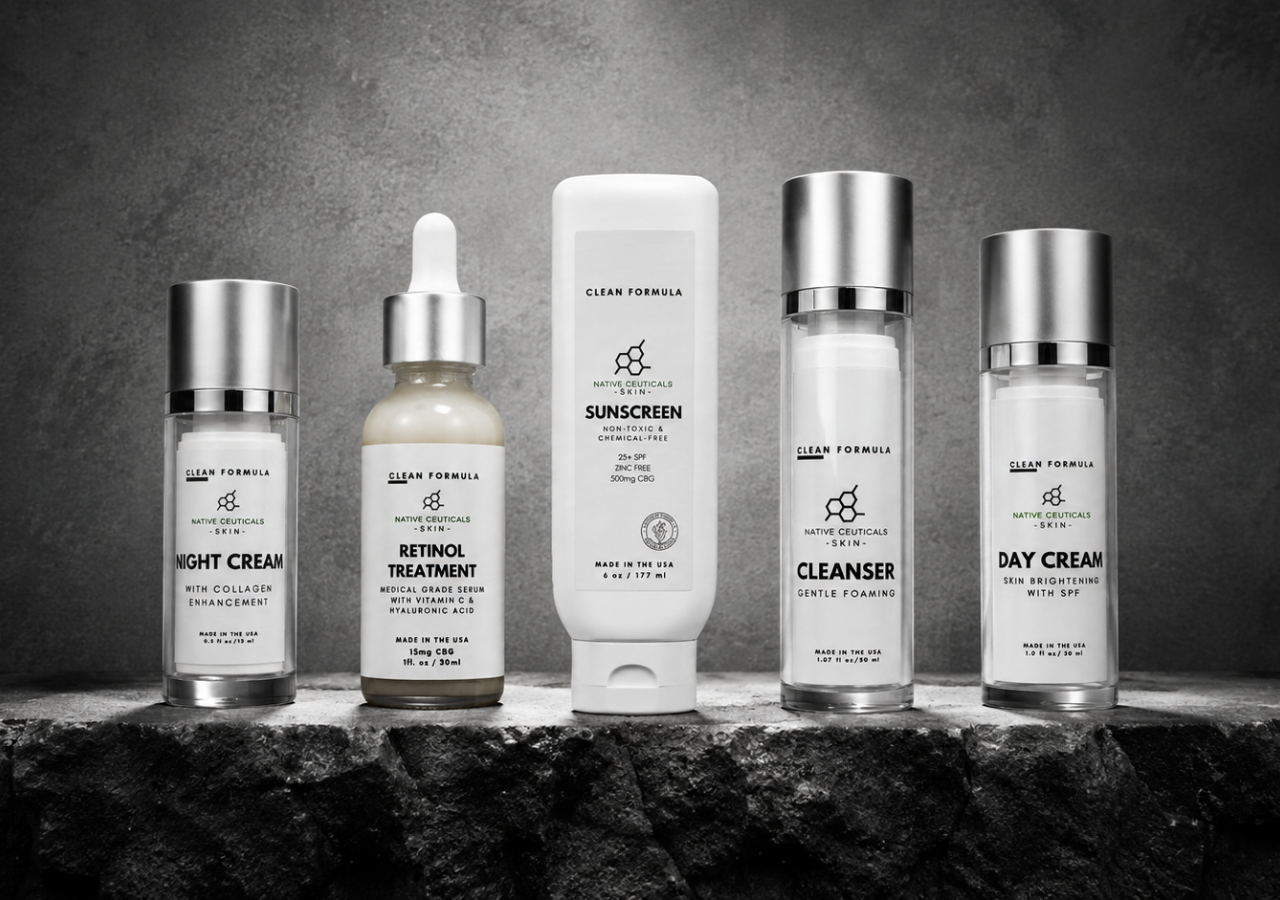
==== commit f2dcf6bd: "Enhance particle effects and adjust CSS properties for improved visuals - Added new particle element" ====
--- a/index.html
+++ b/index.html
@@ -31,6 +31,10 @@
         <span class="particle" style="--x: 18%; --y: 88%; --size: 3px; --dx: -1.8rem; --duration: 9s; --delay: -3s; --opacity: 0.48; --blur: 0.2px;"></span>
         <span class="particle" style="--x: 52%; --y: 90%; --size: 3px; --dx: 1.7rem; --duration: 8s; --delay: -5s; --opacity: 0.5; --blur: 0.2px;"></span>
         <span class="particle" style="--x: 73%; --y: 58%; --size: 3px; --dx: -1.3rem; --duration: 10s; --delay: -7s; --opacity: 0.42; --blur: 0.3px;"></span>
+        <span class="particle" style="--x: 11%; --y: 42%; --size: 4px; --dx: 2.2rem; --duration: 12s; --delay: -8s; --opacity: 0.52; --blur: 0.15px;"></span>
+        <span class="particle" style="--x: 34%; --y: 35%; --size: 3px; --dx: -2rem; --duration: 11s; --delay: -4s; --opacity: 0.46; --blur: 0.15px;"></span>
+        <span class="particle" style="--x: 58%; --y: 31%; --size: 4px; --dx: 1.9rem; --duration: 13s; --delay: -10s; --opacity: 0.5; --blur: 0.12px;"></span>
+        <span class="particle" style="--x: 81%; --y: 44%; --size: 3px; --dx: -2.1rem; --duration: 12s; --delay: -2s; --opacity: 0.48; --blur: 0.16px;"></span>
       </div>
 
       <article class="product night">
--- a/style.css
+++ b/style.css
@@ -52,7 +52,7 @@
   inset: 0;
   pointer-events: none;
   overflow: hidden;
-  z-index: 3;
+  z-index: 4;
 }
 
 .particle-field::before {
@@ -69,7 +69,7 @@
     radial-gradient(circle at 63% 68%, rgba(160, 166, 168, 0.14) 0 1px, transparent 2px),
     radial-gradient(circle at 82% 76%, rgba(225, 228, 226, 0.15) 0 1px, transparent 2px);
   background-size: 9rem 4rem;
-  opacity: 0.58;
+  opacity: 0.68;
   mix-blend-mode: normal;
   animation: pavement-grit 18s linear infinite;
 }
@@ -83,7 +83,7 @@
     radial-gradient(ellipse at 54% 42%, rgba(230, 234, 232, 0.06), transparent 30%),
     radial-gradient(ellipse at 86% 58%, rgba(190, 196, 198, 0.07), transparent 28%);
   filter: blur(16px);
-  opacity: 0.62;
+  opacity: 0.72;
   mix-blend-mode: screen;
   animation: atmospheric-haze 24s ease-in-out infinite alternate;
 }
@@ -92,15 +92,15 @@
   position: absolute;
   left: var(--x);
   top: var(--y);
-  width: max(var(--size), 2px);
-  height: max(var(--size), 2px);
+  width: max(var(--size), 3px);
+  height: max(var(--size), 3px);
   border-radius: 50%;
   background:
-    radial-gradient(circle, rgba(245, 248, 246, var(--alpha, 0.62)) 0 42%, rgba(72, 76, 78, 0.34) 58%, transparent 72%);
+    radial-gradient(circle, rgba(250, 252, 250, var(--alpha, 0.78)) 0 36%, rgba(112, 118, 120, 0.44) 58%, transparent 74%);
   box-shadow:
-    0 0 calc(var(--size) * 3.8) rgba(230, 236, 236, 0.24),
-    0 0 1px rgba(0, 0, 0, 0.35);
-  filter: blur(var(--blur, 0.4px));
+    0 0 calc(var(--size) * 4.6) rgba(238, 244, 244, 0.34),
+    0 0 2px rgba(0, 0, 0, 0.46);
+  filter: blur(var(--blur, 0.2px));
   opacity: 0;
   transform: translate3d(0, 0, 0);
   animation: ash-drift var(--duration) ease-in-out infinite;
@@ -167,7 +167,7 @@
   background: rgba(0, 0, 0, 0);
   pointer-events: none;
   transition: background 360ms ease;
-  z-index: 4;
+  z-index: 3;
 }
 
 .product-stage:has(.product.is-active) .stage-vignette {
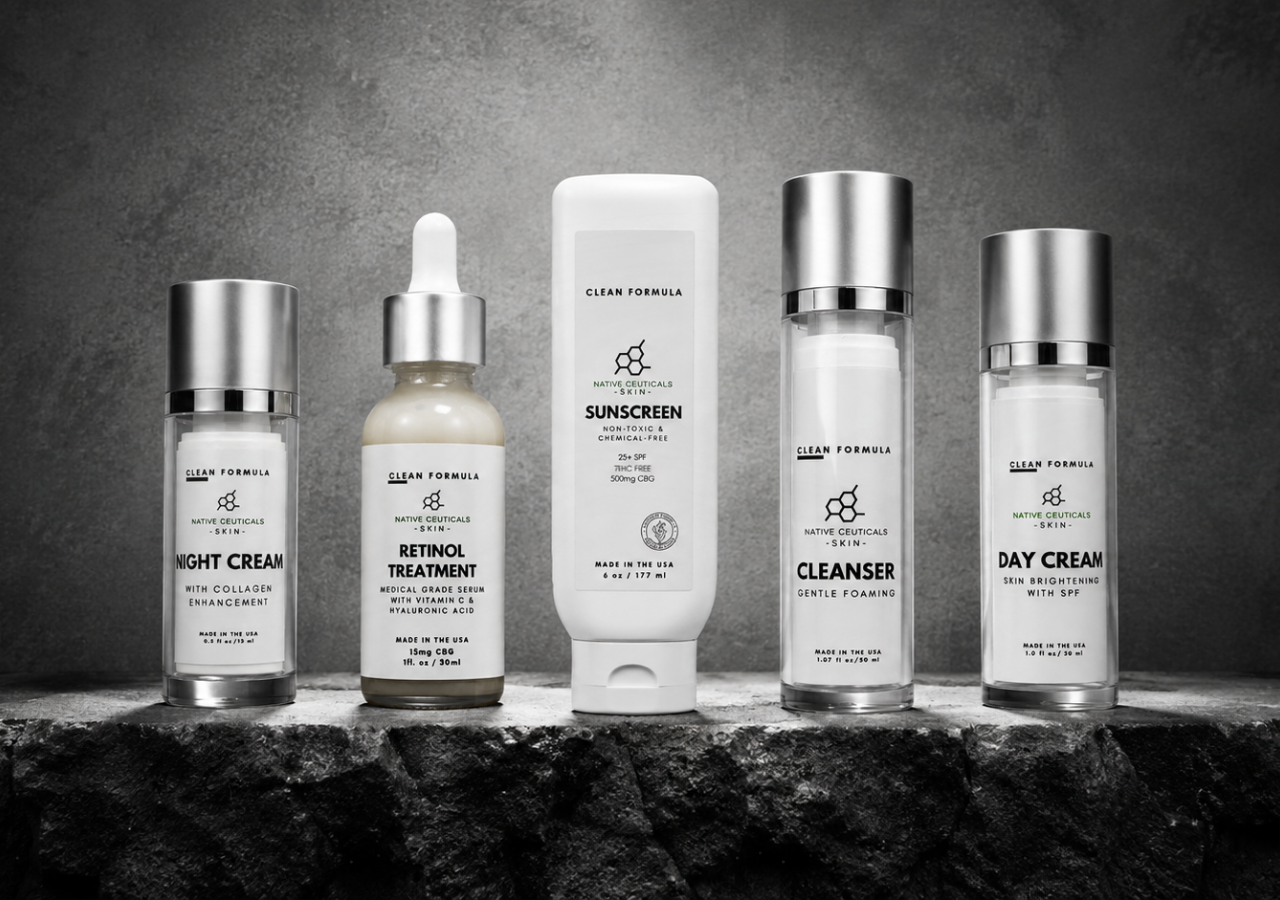
==== commit 721b7b1a: "Update product image to THC-free version and add new asset" ====
--- a/index.html
+++ b/index.html
@@ -11,7 +11,7 @@
     <div class="product-stage" id="product-stage">
       <img
         class="hero-photo"
-        src="assets/second-section.png"
+        src="assets/second-section-thc-free.png"
         alt="Native Ceuticals skincare product lineup photographed on stone"
       >
       <div class="particle-field" aria-hidden="true">
@@ -104,6 +104,49 @@
       function resetProductAdjustments(product) {
         product.style.removeProperty("--nudge-y");
         product.style.removeProperty("--hover-scale");
+        product.style.removeProperty("--card-top-offset");
+      }
+
+      function positionInfoPanel(product) {
+        const card = product.querySelector(".product-card");
+        const lift = product.querySelector(".product-lift");
+        if (!card || !lift) return;
+
+        requestAnimationFrame(() => {
+          requestAnimationFrame(() => {
+            const stageRect = stage.getBoundingClientRect();
+            const productRect = product.getBoundingClientRect();
+            const liftRect = lift.getBoundingClientRect();
+            const cardHeight = card.offsetHeight;
+            const viewportPadding = 16;
+            const lidOverlap = Math.min(64, liftRect.height * 0.12);
+            const preferredTop = liftRect.top - cardHeight + lidOverlap;
+            const isMobileLayout = window.matchMedia("(max-width: 800px)").matches;
+            const mobileHintClearance = parseFloat(getComputedStyle(document.documentElement).fontSize) * 4.5;
+            const minimumTop = Math.max(
+              stageRect.top + viewportPadding,
+              viewportPadding,
+              isMobileLayout ? stageRect.top + mobileHintClearance : 0
+            );
+            const maximumTop = Math.max(
+              minimumTop,
+              Math.min(
+                stageRect.bottom - cardHeight - viewportPadding,
+                window.innerHeight - cardHeight - viewportPadding
+              )
+            );
+            const vacantSpaceTop = minimumTop + Math.max(
+              0,
+              (liftRect.top - minimumTop - cardHeight) / 2
+            );
+            const desiredTop = isMobileLayout
+              ? Math.min(preferredTop, vacantSpaceTop)
+              : preferredTop;
+            const panelTop = Math.min(Math.max(desiredTop, minimumTop), maximumTop);
+
+            product.style.setProperty("--card-top-offset", `${panelTop - productRect.top}px`);
+          });
+        });
       }
 
       function keepInViewport(product) {
@@ -118,27 +161,26 @@
           requestAnimationFrame(() => {
             const stageRect = stage.getBoundingClientRect();
             const padding = 16;
-            let nudgeY = 0;
-            let liftRect = lift.getBoundingClientRect();
-
-            const bottomOverflow = liftRect.bottom - (stageRect.bottom - padding);
-            if (bottomOverflow > 0) {
-              nudgeY -= bottomOverflow;
-            }
+            const topBoundary = Math.max(stageRect.top + padding, padding);
+            const bottomBoundary = Math.min(
+              stageRect.bottom - padding,
+              window.innerHeight - padding
+            );
+            const liftRect = lift.getBoundingClientRect();
+            const transform = new DOMMatrixReadOnly(getComputedStyle(lift).transform);
+            const currentScale = Math.hypot(transform.a, transform.b) || 1;
+            const unscaledHeight = liftRect.height / currentScale;
+            const unshiftedBottom = liftRect.bottom - transform.m42;
+            const nudgeY = Math.min(0, bottomBoundary - unshiftedBottom);
+            const anchoredBottom = unshiftedBottom + nudgeY;
+            const availableHeight = Math.max(0, anchoredBottom - topBoundary);
+            const baseScale = 1.06;
+            const scaleFix = Math.min(baseScale, availableHeight / unscaledHeight);
 
             product.style.setProperty("--nudge-y", nudgeY + "px");
-            liftRect = lift.getBoundingClientRect();
-
-            const topOverflow = stageRect.top + padding - liftRect.top;
-            const isTall = product.classList.contains("cleanser") || product.classList.contains("sunscreen");
-
-            if (topOverflow > 0 && isTall) {
-              const baseScale = parseFloat(getComputedStyle(product).getPropertyValue("--hover-scale")) || 0.91;
-              const scaleFix = Math.max(0.8, baseScale - (topOverflow / liftRect.height) * 0.65);
+
+            if (scaleFix < baseScale) {
               product.style.setProperty("--hover-scale", scaleFix.toFixed(3));
-            } else if (topOverflow > 0) {
-              nudgeY += topOverflow;
-              product.style.setProperty("--nudge-y", nudgeY + "px");
             }
           });
         });
@@ -153,9 +195,8 @@
             resetProductAdjustments(item);
           });
           product.classList.add("is-active");
-          if (!product.classList.contains("cleanser")) {
-            keepInViewport(product);
-          }
+          keepInViewport(product);
+          positionInfoPanel(product);
         };
 
         const deactivate = () => {
@@ -165,6 +206,7 @@
 
         trigger.addEventListener("mouseenter", activate);
         trigger.addEventListener("focus", activate);
+        trigger.addEventListener("click", activate);
         trigger.addEventListener("mouseleave", deactivate);
         trigger.addEventListener("blur", deactivate);
       });
--- a/style.css
+++ b/style.css
@@ -6,6 +6,8 @@
 body {
   margin: 0;
   min-height: 100%;
+  width: 100%;
+  max-width: 100%;
   background: #050505;
   overflow-x: hidden;
 }
@@ -215,9 +217,9 @@
   opacity: 0;
   transform: translateY(0) scale(1);
   transition:
-    opacity 280ms ease,
-    transform 520ms cubic-bezier(0.22, 1, 0.36, 1),
-    filter 520ms ease;
+    opacity 240ms ease,
+    transform 460ms cubic-bezier(0.22, 1, 0.36, 1),
+    filter 460ms ease;
   pointer-events: none;
   will-change: transform, opacity;
 }
@@ -228,7 +230,7 @@
 
 .product.is-active .product-lift {
   opacity: 1;
-  transform: translateY(calc(var(--hover-lift, -5%) + var(--lift-base-y, 0px) + var(--nudge-y, 0px))) scale(var(--hover-scale, 1.045));
+  transform: translateY(var(--nudge-y, 0px)) scale(var(--hover-scale, 1.06));
   filter: drop-shadow(0 22px 28px rgba(0, 0, 0, 0.55));
 }
 
@@ -238,24 +240,24 @@
 
 .product-card {
   position: absolute;
-  top: var(--card-top);
-  left: var(--card-left, auto);
-  right: var(--card-right, auto);
-  width: clamp(9rem, 13vw, 11.75rem);
-  padding: clamp(0.7rem, 1vw, 0.9rem);
-  border: 1px solid rgba(218, 224, 226, 0.22);
-  border-radius: 12px;
+  top: var(--card-top-offset, 0);
+  left: 50%;
+  right: auto;
+  width: clamp(15rem, 15vw, 18rem);
+  padding: clamp(1.2rem, 1.4vw, 1.5rem);
+  border: 1px solid rgba(230, 235, 236, 0.3);
+  border-radius: 14px;
   color: #eef1ef;
   text-align: left;
   background:
-    linear-gradient(145deg, rgba(48, 52, 54, 0.78), rgba(8, 9, 10, 0.82)),
+    linear-gradient(145deg, rgba(48, 52, 54, 0.9), rgba(8, 9, 10, 0.94)),
     radial-gradient(ellipse at 24% 0%, rgba(255, 255, 255, 0.12), transparent 62%);
   box-shadow:
     0 18px 38px rgba(0, 0, 0, 0.48),
     inset 0 1px 0 rgba(255, 255, 255, 0.13);
   opacity: 0;
   pointer-events: none;
-  transform: translate(var(--card-enter-x, 0.65rem), -50%) scale(0.94);
+  transform: translate(-50%, -0.65rem) scale(0.94);
   transition: opacity 280ms ease, transform 280ms cubic-bezier(0.22, 1, 0.36, 1);
   backdrop-filter: blur(12px) saturate(0.82);
   z-index: 6;
@@ -272,13 +274,13 @@
 
 .product.is-active .product-card {
   opacity: 1;
-  transform: translate(0, -50%) scale(1);
+  transform: translate(-50%, 0) scale(1);
 }
 
 .product-card strong {
   display: block;
-  margin-bottom: 0.35rem;
-  font-size: clamp(0.68rem, 0.92vw, 0.8rem);
+  margin-bottom: 0.65rem;
+  font-size: clamp(1rem, 1.08vw, 1.12rem);
   letter-spacing: 0.14em;
   line-height: 1;
   text-transform: uppercase;
@@ -288,10 +290,10 @@
 
 .product-card span {
   display: block;
-  font-size: clamp(0.63rem, 0.78vw, 0.72rem);
-  line-height: 1.55;
+  font-size: clamp(0.94rem, 0.98vw, 1.04rem);
+  line-height: 1.65;
   letter-spacing: 0.015em;
-  color: rgba(221, 226, 226, 0.82);
+  color: rgba(238, 241, 241, 0.92);
 }
 
 /* Positions calibrated to second-section.png product placement */
@@ -299,75 +301,30 @@
   --bottom: 13.8%;
   --left: 24.6%;
   --width: 11.4%;
-  --card-top: 42%;
-  --card-left: 4.5%;
-  --card-enter-x: -0.65rem;
 }
 
 .retinol {
-  --bottom: 13.8%;
+  --bottom: 11.8%;
   --left: 37.1%;
   --width: 10.4%;
-  --card-top: 30%;
-  --card-left: 33%;
 }
 
 .sunscreen {
-  --bottom: 13.8%;
+  --bottom: 11%;
   --left: 50%;
   --width: 13.8%;
-  --hover-lift: 0%;
-  --hover-scale: 0.93;
-  --card-top: 28%;
-  --card-left: 52%;
 }
 
 .product.cleanser {
   --bottom: 13.8%;
   --left: 63.6%;
   --width: 11%;
-  --hover-lift: 0%;
-  --hover-scale: 0.91;
-  --card-top: 44%;
-  --card-left: 68%;
-  transition:
-    top 520ms cubic-bezier(0.22, 1, 0.36, 1),
-    bottom 520ms cubic-bezier(0.22, 1, 0.36, 1),
-    transform 520ms cubic-bezier(0.22, 1, 0.36, 1);
-}
-
-.product.cleanser.is-active {
-  bottom: auto;
-  top: 50%;
-  transform: translate(-50%, -50%);
-}
-
-.product.cleanser.is-active .product-lift {
-  transform-origin: center center;
-  transform: translateY(var(--nudge-y, 0px)) scale(var(--hover-scale, 0.91));
 }
 
 .day {
   --bottom: 13.8%;
   --left: 76.4%;
   --width: 11%;
-  --card-top: 42%;
-  --card-right: 4.5%;
-  --card-enter-x: 0.65rem;
-}
-
-@media (max-width: 760px) {
-  .product-card {
-    top: 8%;
-    left: 50%;
-    right: auto;
-    width: min(68vw, 15rem);
-    transform: translate(-50%, -0.35rem) scale(0.94);
-  }
-
-  .product.is-active .product-card {
-    transform: translate(-50%, 0) scale(1);
-  }
 }
 
 @media (max-width: 900px), (orientation: portrait) {
@@ -388,41 +345,187 @@
   }
 
   .product-card {
-    width: min(46vw, 10.5rem);
-    padding: clamp(0.55rem, 1.8vw, 0.75rem);
+    width: min(72vw, 16rem);
+    padding: clamp(1rem, 2.6vw, 1.2rem);
   }
 
   .product-card strong {
-    font-size: clamp(0.58rem, 1.9vw, 0.72rem);
+    font-size: clamp(0.9rem, 2.5vw, 1rem);
   }
 
   .product-card span {
-    font-size: clamp(0.55rem, 1.7vw, 0.68rem);
-    line-height: 1.42;
+    font-size: clamp(0.82rem, 2.25vw, 0.94rem);
+    line-height: 1.58;
+  }
+}
+
+@media (max-width: 800px) {
+  .static-page {
+    display: block;
+    min-height: 100svh;
+  }
+
+  .product-stage {
+    width: 100%;
+    height: 100svh;
+    height: 100dvh;
+    min-height: 34rem;
+    display: flex;
+    align-items: flex-end;
+    gap: 8vw;
+    padding:
+      max(clamp(7rem, 16svh, 9rem), env(safe-area-inset-top))
+      14vw
+      max(clamp(3rem, 8svh, 5rem), env(safe-area-inset-bottom));
+    overflow-x: auto;
+    overflow-y: hidden;
+    overscroll-behavior-x: contain;
+    scroll-padding-inline: 14vw;
+    scroll-snap-type: x mandatory;
+    scrollbar-width: none;
+    touch-action: pan-x pan-y;
+    aspect-ratio: auto;
+  }
+
+  .product-stage::-webkit-scrollbar {
+    display: none;
+  }
+
+  .product-stage::before {
+    content: "Swipe to explore  \2022  Tap a product for details";
+    position: fixed;
+    z-index: 8;
+    top: max(1.15rem, calc(env(safe-area-inset-top) + 0.5rem));
+    left: 50%;
+    width: max-content;
+    max-width: calc(100vw - 2rem);
+    padding: 0.65rem 0.9rem;
+    border: 1px solid rgba(230, 235, 236, 0.22);
+    border-radius: 999px;
+    color: rgba(245, 247, 247, 0.88);
+    background: rgba(8, 9, 10, 0.72);
+    box-shadow: 0 0.75rem 2rem rgba(0, 0, 0, 0.28);
+    font-size: 0.72rem;
+    letter-spacing: 0.08em;
+    text-align: center;
+    text-transform: uppercase;
+    transform: translateX(-50%);
+    backdrop-filter: blur(12px);
+    pointer-events: none;
+  }
+
+  .hero-photo {
+    position: fixed;
+    inset: 0;
+    width: 100%;
+    height: 100%;
+    object-fit: cover;
+    object-position: center;
+    filter: grayscale(1) brightness(0.3) blur(2px);
+    transform: scale(1.03);
+  }
+
+  .stage-vignette {
+    position: fixed;
+    background: linear-gradient(180deg, rgba(0, 0, 0, 0.42), transparent 34%, rgba(0, 0, 0, 0.5));
+  }
+
+  .particle-field {
+    position: fixed;
+  }
+
+  .product {
+    position: relative;
+    inset: auto;
+    flex: 0 0 72vw;
+    width: 72vw;
+    height: min(62svh, 34rem);
+    transform: none;
+    scroll-snap-align: center;
+    scroll-snap-stop: always;
+  }
+
+  .product-trigger {
+    width: 100%;
+    height: 100%;
+    display: grid;
+    place-items: end center;
+  }
+
+  .product-hit {
+    inset: 0;
+  }
+
+  .product-lift {
+    width: 100%;
+    height: 100%;
+    max-width: 66vw;
+    max-height: min(62svh, 34rem);
+    margin-inline: auto;
+    object-fit: contain;
+    object-position: center bottom;
+    opacity: 0.78;
+    transform-origin: bottom center;
+  }
+
+  .product-stage:has(.product.is-active) .product:not(.is-active) .product-lift {
+    opacity: 0.46;
+  }
+
+  .product.is-active .product-lift {
+    filter: drop-shadow(0 1.5rem 2rem rgba(0, 0, 0, 0.62));
+  }
+
+  .product-card {
+    width: min(76vw, 16rem);
+    max-height: calc(100dvh - 2rem);
+    overflow-y: auto;
+    overscroll-behavior: contain;
+    transform: translate(-50%, -0.35rem) scale(0.94);
+  }
+
+  .product.is-active .product-card {
+    transform: translate(-50%, 0) scale(1);
+  }
+}
+
+@media (min-width: 521px) and (max-width: 800px) {
+  .product-stage {
+    gap: 6vw;
+    padding-inline: 26vw;
+    scroll-padding-inline: 26vw;
+  }
+
+  .product {
+    flex-basis: 48vw;
+  }
+
+  .product-lift {
+    max-width: 40vw;
+  }
+
+  .product-card {
+    width: min(44vw, 18rem);
   }
 }
 
 @media (max-width: 520px) {
   .product-card {
-    top: 4%;
-    width: min(72vw, 12rem);
-  }
-
-  .night,
-  .retinol,
-  .sunscreen,
-  .product.cleanser,
-  .day {
-    --hover-scale: 1;
-    --hover-lift: -2%;
-  }
-
-  .sunscreen {
-    --hover-scale: 0.9;
-  }
-
-  .product.cleanser {
-    --hover-scale: 0.88;
+    width: min(78vw, 14rem);
+  }
+}
+
+@media (max-width: 340px) {
+  .product-stage::before {
+    width: calc(100vw - 1rem);
+    max-width: none;
+    padding-inline: 0.65rem;
+    font-size: 0.68rem;
+    letter-spacing: 0.055em;
+  }
+
+  .product-card {
+    width: calc(100vw - 2rem);
   }
 }
 
